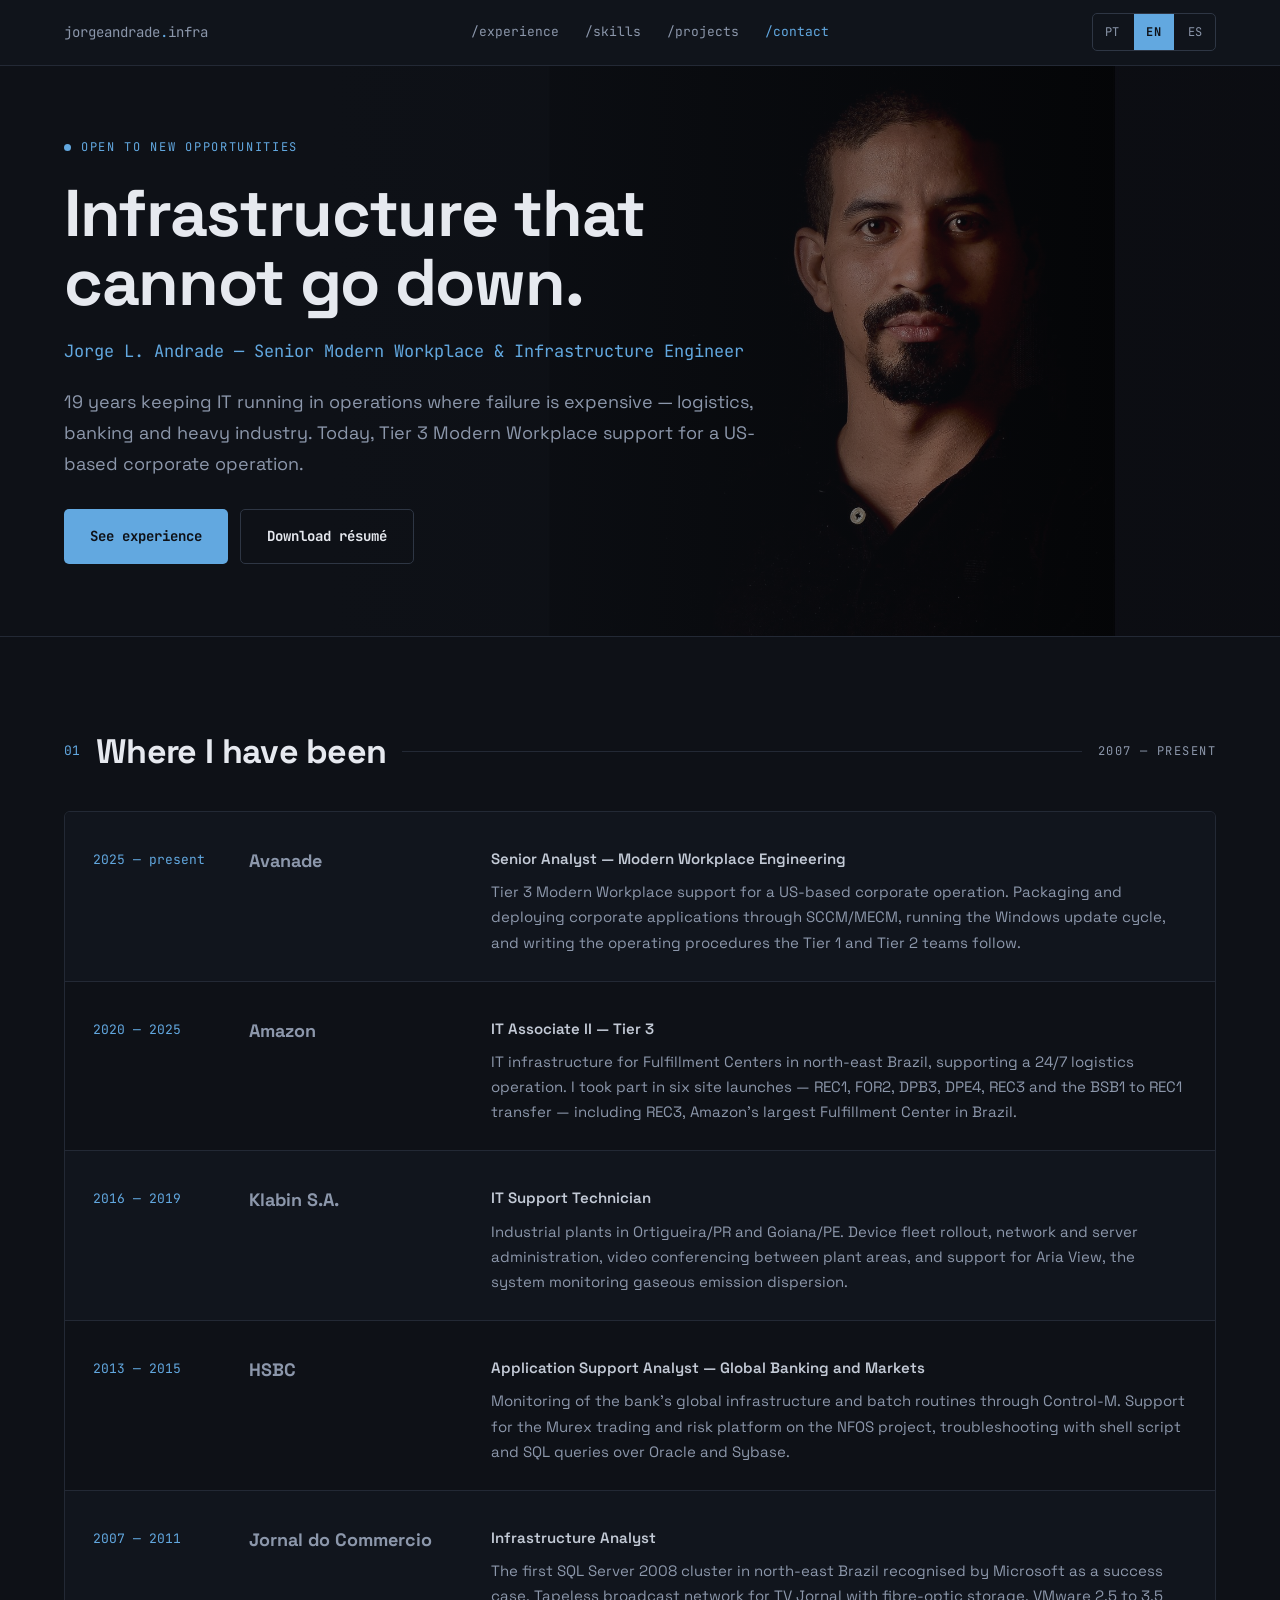
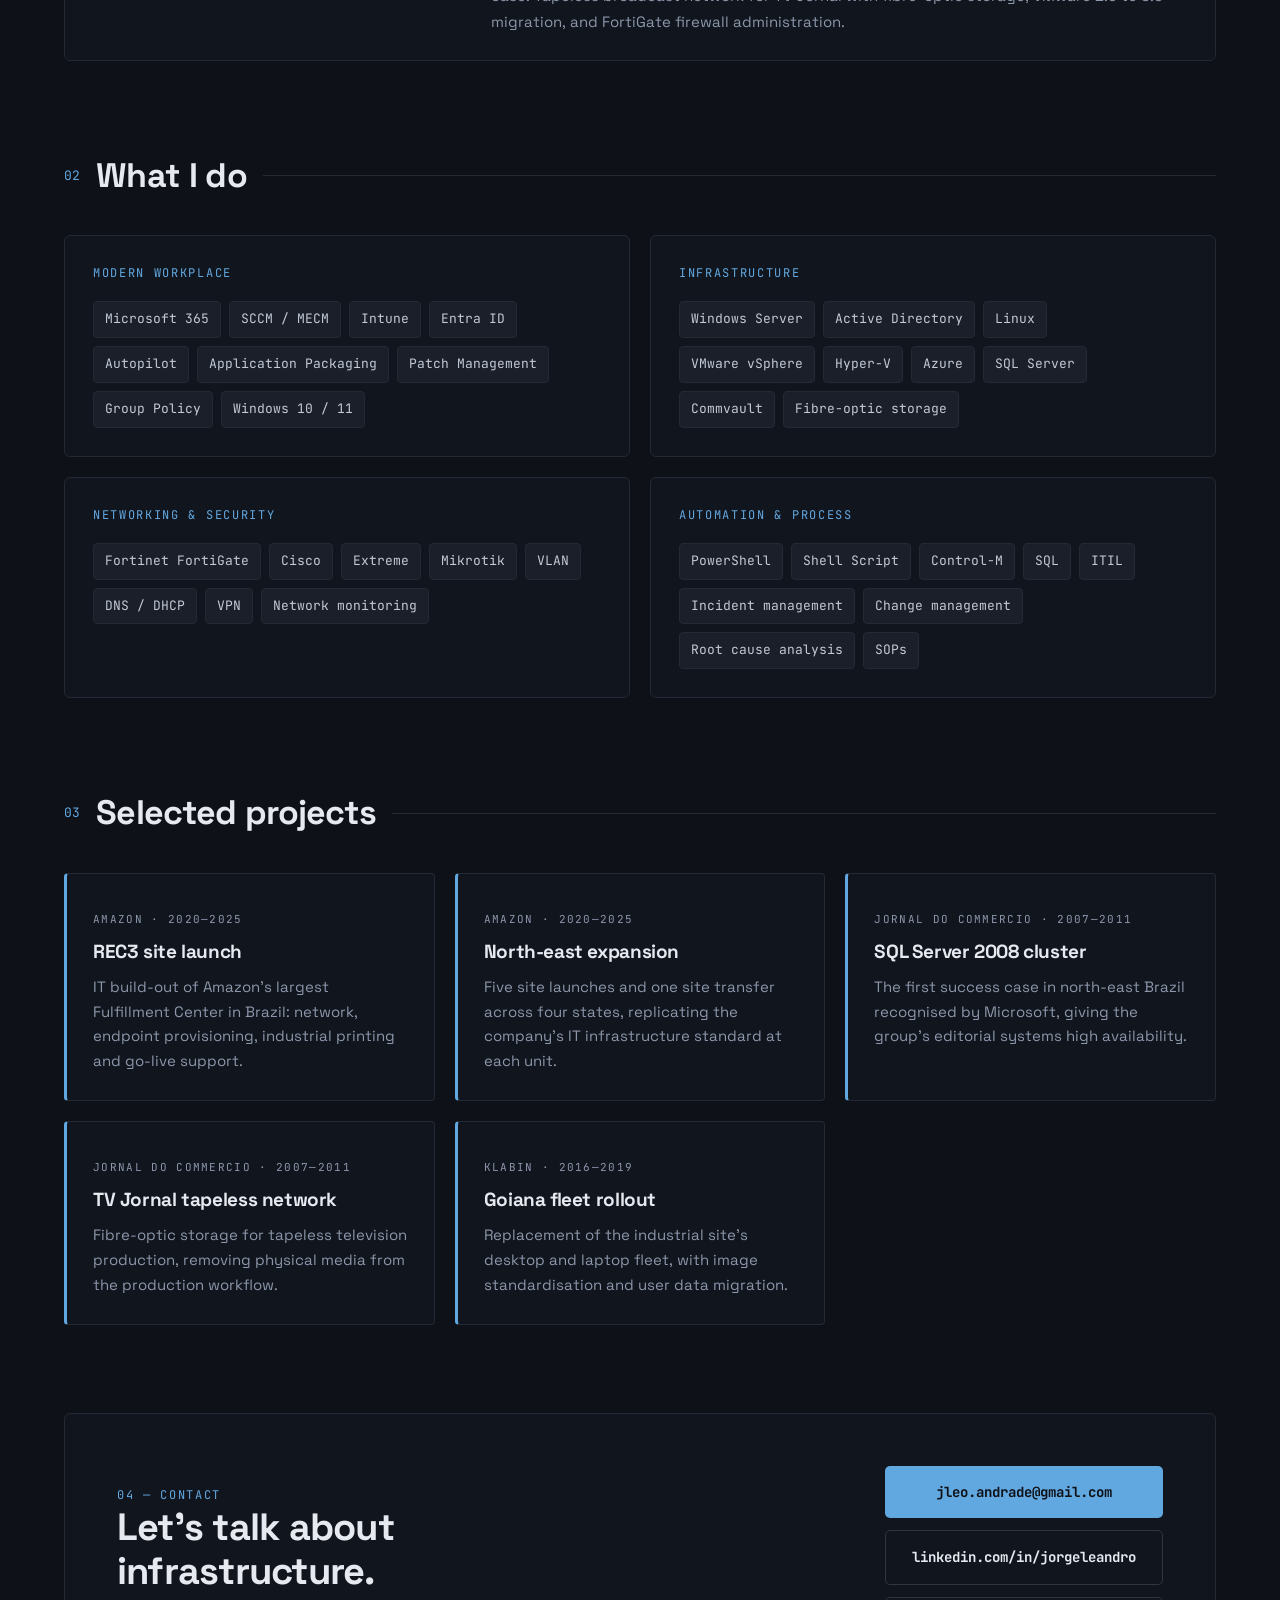
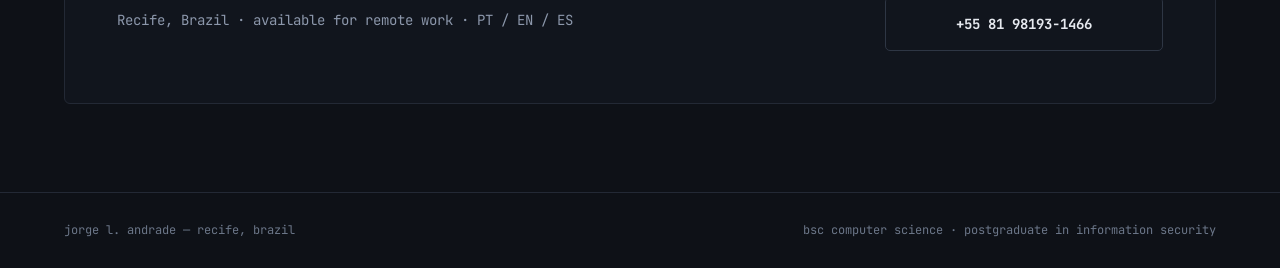
==== en.html @ c75e8c27 "Add files via upload" ====
<!doctype html>
<html lang="en">
<head>
<meta charset="utf-8">
<meta name="viewport" content="width=device-width, initial-scale=1">
<title>Jorge L. Andrade — Modern Workplace &amp; IT Infrastructure</title>
<meta name="description" content="Senior Modern Workplace &amp; Infrastructure Engineer. 19 years in mission-critical operations: Avanade, Amazon, Klabin, HSBC. Microsoft 365, SCCM, Intune, Windows Server, VMware.">
<meta property="og:title" content="Jorge L. Andrade — Modern Workplace &amp; IT Infrastructure">
<meta property="og:description" content="19 years keeping IT running where failure is expensive — logistics, banking and heavy industry.">
<meta property="og:type" content="profile">
<link rel="alternate" hreflang="pt-BR" href="index.html">
<link rel="alternate" hreflang="en" href="en.html">
<link rel="alternate" hreflang="es" href="es.html">
<link rel="preconnect" href="https://fonts.googleapis.com">
<link rel="preconnect" href="https://fonts.gstatic.com" crossorigin>
<link rel="stylesheet" href="https://fonts.googleapis.com/css2?family=Space+Grotesk:wght@400;500;600;700&family=JetBrains+Mono:wght@400;500;700&display=swap">
<link rel="stylesheet" href="assets/style.css">
</head>
<body>

<a class="skip" href="#content">Skip to content</a>

<header class="topbar">
  <div class="wrap">
    <a class="brand" href="en.html">jorgeandrade<b>.</b>infra</a>
    <nav class="topnav" aria-label="Sections">
      <a href="#experience">/experience</a>
      <a href="#skills">/skills</a>
      <a href="#projects">/projects</a>
      <a class="on" href="#contact">/contact</a>
    </nav>
    <div class="langs">
      <a href="index.html" lang="pt-BR">PT</a>
      <a href="en.html" aria-current="true" lang="en">EN</a>
      <a href="es.html" lang="es">ES</a>
    </div>
  </div>
</header>

<main id="content">

  <div class="hero">
    <picture>
      <source media="(max-width: 760px)" srcset="assets/img/hero.jpg">
      <img src="assets/img/wide.jpg" alt="Portrait of Jorge L. Andrade" width="2400" height="1000" fetchpriority="high">
    </picture>
    <div class="wrap">
      <p class="eyebrow"><span class="dot" aria-hidden="true"></span><span>Open to new opportunities</span></p>
      <h1>Infrastructure that cannot go down.</h1>
      <p class="role">Jorge L. Andrade — Senior Modern Workplace &amp; Infrastructure Engineer</p>
      <p class="lead">19 years keeping IT running in operations where failure is expensive — logistics, banking and heavy industry. Today, Tier&nbsp;3 Modern Workplace support for a US-based corporate operation.</p>
      <p class="cta">
        <a class="btn btn-fill" href="#experience">See experience</a>
        <a class="btn btn-line" href="cv.pdf">Download résumé</a>
      </p>
    </div>
  </div>

  <section id="experience" class="wrap">
    <div class="head">
      <span class="n">01</span>
      <h2>Where I have been</h2>
      <span class="rule"></span>
      <span class="meta">2007 — present</span>
    </div>

    <div class="history">
      <!-- LOGO: replace the <p class="co"> with <img src="assets/img/logo-avanade.svg" alt="Avanade" style="height:24px"> -->
      <article class="job">
        <p class="when">2025 — present</p>
        <p class="co">Avanade</p>
        <div class="role-cell">
          <p class="title">Senior Analyst — Modern Workplace Engineering</p>
          <p>Tier 3 Modern Workplace support for a US-based corporate operation. Packaging and deploying corporate applications through SCCM/MECM, running the Windows update cycle, and writing the operating procedures the Tier 1 and Tier 2 teams follow.</p>
        </div>
      </article>

      <!-- LOGO: Amazon -->
      <article class="job">
        <p class="when">2020 — 2025</p>
        <p class="co">Amazon</p>
        <div class="role-cell">
          <p class="title">IT Associate II — Tier 3</p>
          <p>IT infrastructure for Fulfillment Centers in north-east Brazil, supporting a 24/7 logistics operation. I took part in six site launches — REC1, FOR2, DPB3, DPE4, REC3 and the BSB1 to REC1 transfer — including REC3, Amazon's largest Fulfillment Center in Brazil.</p>
        </div>
      </article>

      <!-- LOGO: Klabin -->
      <article class="job">
        <p class="when">2016 — 2019</p>
        <p class="co">Klabin S.A.</p>
        <div class="role-cell">
          <p class="title">IT Support Technician</p>
          <p>Industrial plants in Ortigueira/PR and Goiana/PE. Device fleet rollout, network and server administration, video conferencing between plant areas, and support for Aria View, the system monitoring gaseous emission dispersion.</p>
        </div>
      </article>

      <!-- LOGO: HSBC -->
      <article class="job">
        <p class="when">2013 — 2015</p>
        <p class="co">HSBC</p>
        <div class="role-cell">
          <p class="title">Application Support Analyst — Global Banking and Markets</p>
          <p>Monitoring of the bank's global infrastructure and batch routines through Control-M. Support for the Murex trading and risk platform on the NFOS project, troubleshooting with shell script and SQL queries over Oracle and Sybase.</p>
        </div>
      </article>

      <!-- LOGO: Sistema Jornal do Commercio -->
      <article class="job">
        <p class="when">2007 — 2011</p>
        <p class="co">Jornal do Commercio</p>
        <div class="role-cell">
          <p class="title">Infrastructure Analyst</p>
          <p>The first SQL Server 2008 cluster in north-east Brazil recognised by Microsoft as a success case. Tapeless broadcast network for TV Jornal with fibre-optic storage, VMware 2.5 to 3.5 migration, and FortiGate firewall administration.</p>
        </div>
      </article>
    </div>
  </section>

  <section id="skills" class="wrap">
    <div class="head">
      <span class="n">02</span>
      <h2>What I do</h2>
      <span class="rule"></span>
    </div>

    <div class="grid-2">
      <div class="card">
        <p class="kicker">Modern Workplace</p>
        <p class="chips">
          <span>Microsoft 365</span><span>SCCM / MECM</span><span>Intune</span><span>Entra ID</span>
          <span>Autopilot</span><span>Application Packaging</span><span>Patch Management</span>
          <span>Group Policy</span><span>Windows 10 / 11</span>
        </p>
      </div>
      <div class="card">
        <p class="kicker">Infrastructure</p>
        <p class="chips">
          <span>Windows Server</span><span>Active Directory</span><span>Linux</span>
          <span>VMware vSphere</span><span>Hyper-V</span><span>Azure</span>
          <span>SQL Server</span><span>Commvault</span><span>Fibre-optic storage</span>
        </p>
      </div>
      <div class="card">
        <p class="kicker">Networking &amp; Security</p>
        <p class="chips">
          <span>Fortinet FortiGate</span><span>Cisco</span><span>Extreme</span><span>Mikrotik</span>
          <span>VLAN</span><span>DNS / DHCP</span><span>VPN</span><span>Network monitoring</span>
        </p>
      </div>
      <div class="card">
        <p class="kicker">Automation &amp; Process</p>
        <p class="chips">
          <span>PowerShell</span><span>Shell Script</span><span>Control-M</span><span>SQL</span>
          <span>ITIL</span><span>Incident management</span><span>Change management</span>
          <span>Root cause analysis</span><span>SOPs</span>
        </p>
      </div>
    </div>
  </section>

  <section id="projects" class="wrap">
    <div class="head">
      <span class="n">03</span>
      <h2>Selected projects</h2>
      <span class="rule"></span>
    </div>

    <div class="grid-3">
      <article class="proj">
        <p class="kicker">Amazon · 2020—2025</p>
        <h3>REC3 site launch</h3>
        <p>IT build-out of Amazon's largest Fulfillment Center in Brazil: network, endpoint provisioning, industrial printing and go-live support.</p>
      </article>
      <article class="proj">
        <p class="kicker">Amazon · 2020—2025</p>
        <h3>North-east expansion</h3>
        <p>Five site launches and one site transfer across four states, replicating the company's IT infrastructure standard at each unit.</p>
      </article>
      <article class="proj">
        <p class="kicker">Jornal do Commercio · 2007—2011</p>
        <h3>SQL Server 2008 cluster</h3>
        <p>The first success case in north-east Brazil recognised by Microsoft, giving the group's editorial systems high availability.</p>
      </article>
      <article class="proj">
        <p class="kicker">Jornal do Commercio · 2007—2011</p>
        <h3>TV Jornal tapeless network</h3>
        <p>Fibre-optic storage for tapeless television production, removing physical media from the production workflow.</p>
      </article>
      <article class="proj">
        <p class="kicker">Klabin · 2016—2019</p>
        <h3>Goiana fleet rollout</h3>
        <p>Replacement of the industrial site's desktop and laptop fleet, with image standardisation and user data migration.</p>
      </article>
    </div>
  </section>

  <section id="contact" class="wrap">
    <div class="contact">
      <div>
        <p class="kicker">04 — Contact</p>
        <h2>Let's talk about<br>infrastructure.</h2>
        <p class="where">Recife, Brazil · available for remote work · PT / EN / ES</p>
      </div>
      <div class="links">
        <a class="btn btn-fill" href="mailto:jleo.andrade@gmail.com">jleo.andrade@gmail.com</a>
        <a class="btn btn-line" href="https://www.linkedin.com/in/jorgeleandro/">linkedin.com/in/jorgeleandro</a>
        <a class="btn btn-line" href="tel:+5581981931466">+55 81 98193-1466</a>
      </div>
    </div>
  </section>

</main>

<footer>
  <div class="wrap">
    <span>jorge l. andrade — recife, brazil</span>
    <span>bsc computer science · postgraduate in information security</span>
  </div>
</footer>

</body>
</html>
---- assets/style.css ----
:root {
  --bg: #0E1117;
  --panel: #11151D;
  --chip: #1A1F2A;
  --line: #232935;
  --line-2: #2E3644;
  --ink: #E6E9EF;
  --ink-2: #C3CAD6;
  --muted: #8C97AB;
  --muted-2: #6B7688;
  --accent: #62A8E0;
  --accent-hi: #8FC4EE;
  --sans: 'Space Grotesk', system-ui, -apple-system, sans-serif;
  --mono: 'JetBrains Mono', ui-monospace, 'SFMono-Regular', monospace;
  --pad: clamp(20px, 5vw, 64px);
}

* { box-sizing: border-box; }

html { scroll-behavior: smooth; }
@media (prefers-reduced-motion: reduce) { html { scroll-behavior: auto; } }

body {
  margin: 0;
  background: var(--bg);
  color: var(--ink);
  font-family: var(--sans);
  font-size: 17px;
  line-height: 1.6;
  -webkit-font-smoothing: antialiased;
}

a { color: var(--accent); text-decoration: none; }
a:hover { color: var(--accent-hi); text-decoration: underline; }
a:focus-visible,
button:focus-visible { outline: 2px solid var(--accent); outline-offset: 3px; border-radius: 3px; }

h1, h2, h3 { margin: 0; letter-spacing: -0.02em; }
p { margin: 0; }
img { display: block; max-width: 100%; }

.skip {
  position: absolute; left: -9999px; top: 0;
  background: var(--accent); color: var(--bg);
  padding: 12px 20px; font-weight: 700; z-index: 10;
}
.skip:focus { left: 0; }

.wrap { max-width: 1280px; margin: 0 auto; padding-inline: var(--pad); }

/* ---------- barra superior ---------- */

.topbar {
  position: sticky; top: 0; z-index: 5;
  background: rgba(17, 21, 29, 0.92);
  backdrop-filter: blur(8px);
  border-bottom: 1px solid var(--line);
}
.topbar .wrap {
  min-height: 60px;
  display: flex; align-items: center; justify-content: space-between;
  gap: 16px; flex-wrap: wrap; padding-block: 10px;
}
.brand { font-family: var(--mono); font-size: 14px; color: var(--muted); }
.brand:hover { color: var(--ink); text-decoration: none; }
.brand b { color: var(--accent); font-weight: 400; }

.topnav { display: flex; align-items: center; gap: 4px 22px; flex-wrap: wrap; }
.topnav a {
  font-family: var(--mono); font-size: 13px; color: var(--muted);
  padding: 12px 2px; min-height: 44px; display: inline-flex; align-items: center;
}
.topnav a:hover { color: var(--ink); text-decoration: none; }
.topnav a.on { color: var(--accent); }

.langs { display: flex; gap: 2px; border: 1px solid var(--line-2); border-radius: 5px; overflow: hidden; }
.langs a {
  font-family: var(--mono); font-size: 12px; letter-spacing: 0.06em;
  color: var(--muted); padding: 0 12px; min-height: 36px;
  display: inline-flex; align-items: center;
}
.langs a:hover { color: var(--ink); background: var(--chip); text-decoration: none; }
.langs a[aria-current="true"] { background: var(--accent); color: var(--bg); font-weight: 700; }

/* ---------- hero ---------- */

.hero { position: relative; overflow: hidden; border-bottom: 1px solid var(--line); }
.hero picture, .hero img {
  position: absolute; inset: 0; width: 100%; height: 100%;
  object-fit: cover; object-position: 74% 28%;
}
.hero::after {
  content: ""; position: absolute; inset: 0;
  background: linear-gradient(90deg, var(--bg) 26%, rgba(14,17,23,0.62) 58%, rgba(14,17,23,0.18) 100%);
}
.hero .wrap {
  position: relative; z-index: 2;
  min-height: 560px; display: flex; flex-direction: column; justify-content: center;
  gap: 22px; padding-block: 72px;
}
.eyebrow { display: flex; align-items: center; gap: 10px; }
.eyebrow span {
  font-family: var(--mono); font-size: 12px; letter-spacing: 0.14em;
  text-transform: uppercase; color: var(--accent);
}
.dot { width: 7px; height: 7px; border-radius: 50%; background: var(--accent); flex-shrink: 0; }

.hero h1 {
  font-size: clamp(38px, 6.4vw, 66px); line-height: 1.04; font-weight: 700;
  max-width: 14ch;
}
.role { font-family: var(--mono); font-size: clamp(14px, 2vw, 17px); color: var(--accent); }
.lead { font-size: clamp(16px, 2vw, 18px); line-height: 1.7; color: var(--muted); max-width: 58ch; }

.cta { display: flex; gap: 12px; flex-wrap: wrap; padding-top: 8px; }
.btn {
  font-family: var(--mono); font-size: 14px; font-weight: 700;
  padding: 15px 26px; border-radius: 5px; min-height: 48px;
  display: inline-flex; align-items: center; justify-content: center;
}
.btn:hover { text-decoration: none; }
.btn-fill { background: var(--accent); color: var(--bg); }
.btn-fill:hover { background: var(--accent-hi); color: var(--bg); }
.btn-line { border: 1px solid var(--line-2); color: var(--ink); }
.btn-line:hover { border-color: var(--accent); color: var(--accent); }

/* ---------- seções ---------- */

section { padding-block: clamp(56px, 8vw, 88px) 0; }
section:last-of-type { padding-bottom: clamp(56px, 8vw, 88px); }

.head { display: flex; align-items: center; gap: 16px; padding-bottom: 32px; }
.head .n { font-family: var(--mono); font-size: 13px; color: var(--accent); flex-shrink: 0; }
.head h2 { font-size: clamp(26px, 3.6vw, 34px); font-weight: 700; }
.head .rule { flex-grow: 1; height: 1px; background: var(--line); }
.head .meta {
  font-family: var(--mono); font-size: 12px; letter-spacing: 0.12em;
  text-transform: uppercase; color: var(--muted); flex-shrink: 0;
}

/* ---------- histórico ---------- */

.history { border: 1px solid var(--line); border-radius: 6px; overflow: hidden; }
.job {
  display: grid; grid-template-columns: 124px 210px 1fr; gap: 32px;
  padding: 26px 28px; border-bottom: 1px solid var(--line); background: var(--bg);
}
.job:nth-child(odd) { background: var(--panel); }
.job:last-child { border-bottom: 0; }
.job .when { font-family: var(--mono); font-size: 13px; color: var(--accent); padding-top: 3px; }
.job .co { font-size: 18px; font-weight: 700; }
.job .title { font-size: 15px; font-weight: 600; color: var(--ink-2); }
.job p { margin-top: 8px; font-size: 15px; line-height: 1.68; color: var(--muted); }

/* ---------- competências ---------- */

.grid-2 { display: grid; grid-template-columns: repeat(2, minmax(0, 1fr)); gap: 20px; }
.grid-3 { display: grid; grid-template-columns: repeat(3, minmax(0, 1fr)); gap: 20px; }

.card {
  background: var(--panel); border: 1px solid var(--line);
  border-radius: 6px; padding: 28px;
}
.card .kicker {
  font-family: var(--mono); font-size: 12px; letter-spacing: 0.14em;
  text-transform: uppercase; color: var(--accent);
}
.chips { display: flex; flex-wrap: wrap; gap: 8px; padding-top: 18px; }
.chips span {
  font-family: var(--mono); font-size: 13px; color: var(--ink-2);
  background: var(--chip); border: 1px solid var(--line);
  border-radius: 4px; padding: 7px 11px;
}

/* ---------- projetos ---------- */

.proj {
  background: var(--panel); border: 1px solid var(--line);
  border-left: 3px solid var(--accent); border-radius: 4px; padding: 26px;
}
.proj .kicker {
  font-family: var(--mono); font-size: 11px; letter-spacing: 0.12em;
  text-transform: uppercase; color: var(--muted);
}
.proj h3 { font-size: 19px; font-weight: 700; padding-top: 12px; line-height: 1.3; }
.proj p { padding-top: 10px; font-size: 15px; line-height: 1.66; color: var(--muted); }

/* ---------- contato ---------- */

.contact {
  background: var(--panel); border: 1px solid var(--line); border-radius: 6px;
  padding: clamp(32px, 5vw, 52px);
  display: flex; align-items: center; justify-content: space-between;
  gap: 40px; flex-wrap: wrap;
}
.contact h2 { font-size: clamp(26px, 3.8vw, 38px); font-weight: 700; line-height: 1.16; }
.contact .kicker {
  font-family: var(--mono); font-size: 12px; letter-spacing: 0.14em;
  text-transform: uppercase; color: var(--accent);
}
.contact .where { font-family: var(--mono); font-size: 14px; color: var(--muted); padding-top: 16px; }
.contact .links { display: flex; flex-direction: column; gap: 12px; flex-shrink: 0; }
.contact .links .btn { justify-content: center; }

footer {
  border-top: 1px solid var(--line);
  padding-block: 28px;
  font-family: var(--mono); font-size: 12px; color: var(--muted-2);
}
footer .wrap { display: flex; justify-content: space-between; gap: 16px; flex-wrap: wrap; }

/* ---------- responsivo ---------- */

@media (max-width: 980px) {
  .job { grid-template-columns: 110px 1fr; gap: 12px 24px; }
  .job .role-cell { grid-column: 2; }
  .grid-3 { grid-template-columns: repeat(2, minmax(0, 1fr)); }
}

@media (max-width: 760px) {
  body { font-size: 16px; }
  .hero .wrap { min-height: 480px; padding-block: 56px; }
  .hero::after { background: linear-gradient(180deg, rgba(14,17,23,0.55) 0%, rgba(14,17,23,0.88) 55%, var(--bg) 100%); }
  .hero img { object-position: center 18%; }
  .hero h1 { max-width: none; }
  .grid-2, .grid-3 { grid-template-columns: minmax(0, 1fr); }
  .job { grid-template-columns: minmax(0, 1fr); gap: 6px; padding: 24px 20px; }
  .job .role-cell { grid-column: auto; }
  .job .when { padding-top: 0; }
  .contact { flex-direction: column; align-items: flex-start; }
  .contact .links { width: 100%; }
  .head { flex-wrap: wrap; }
  .head .rule { display: none; }
  footer .wrap { flex-direction: column; gap: 6px; }
}
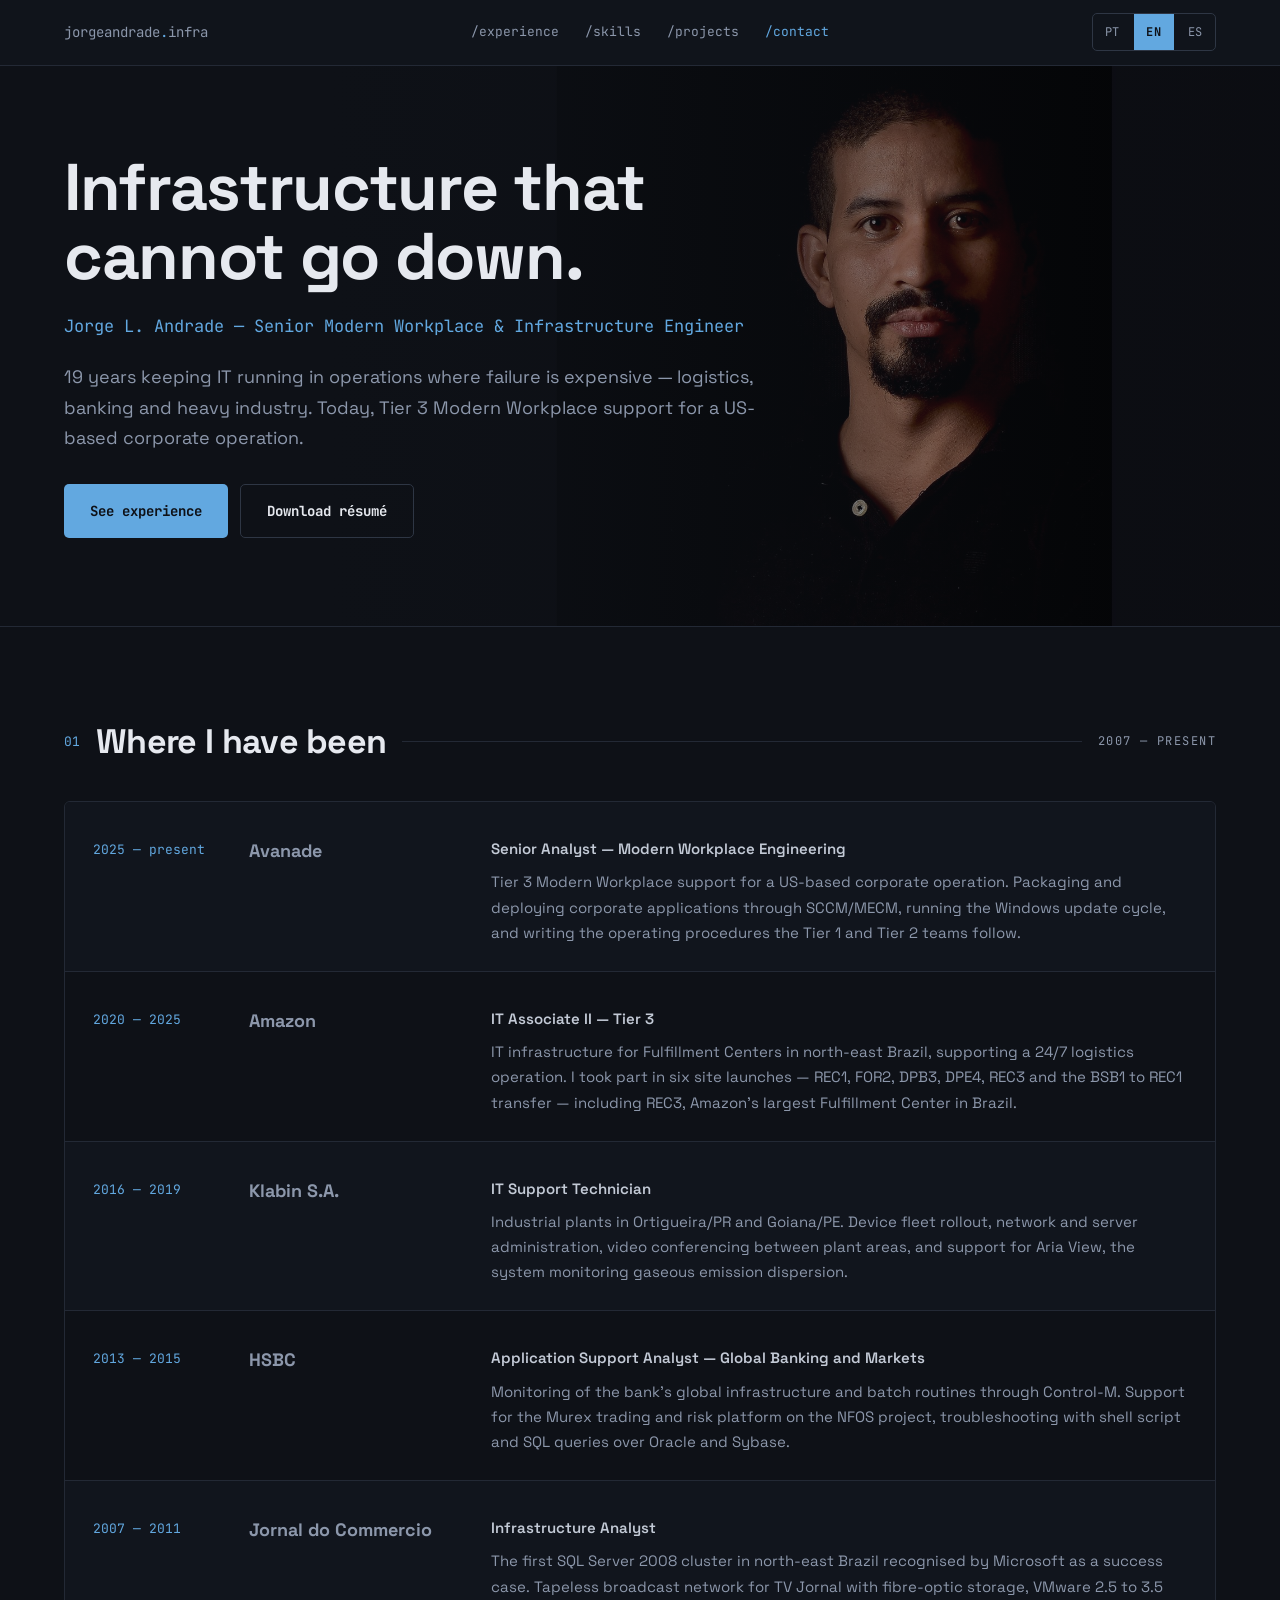
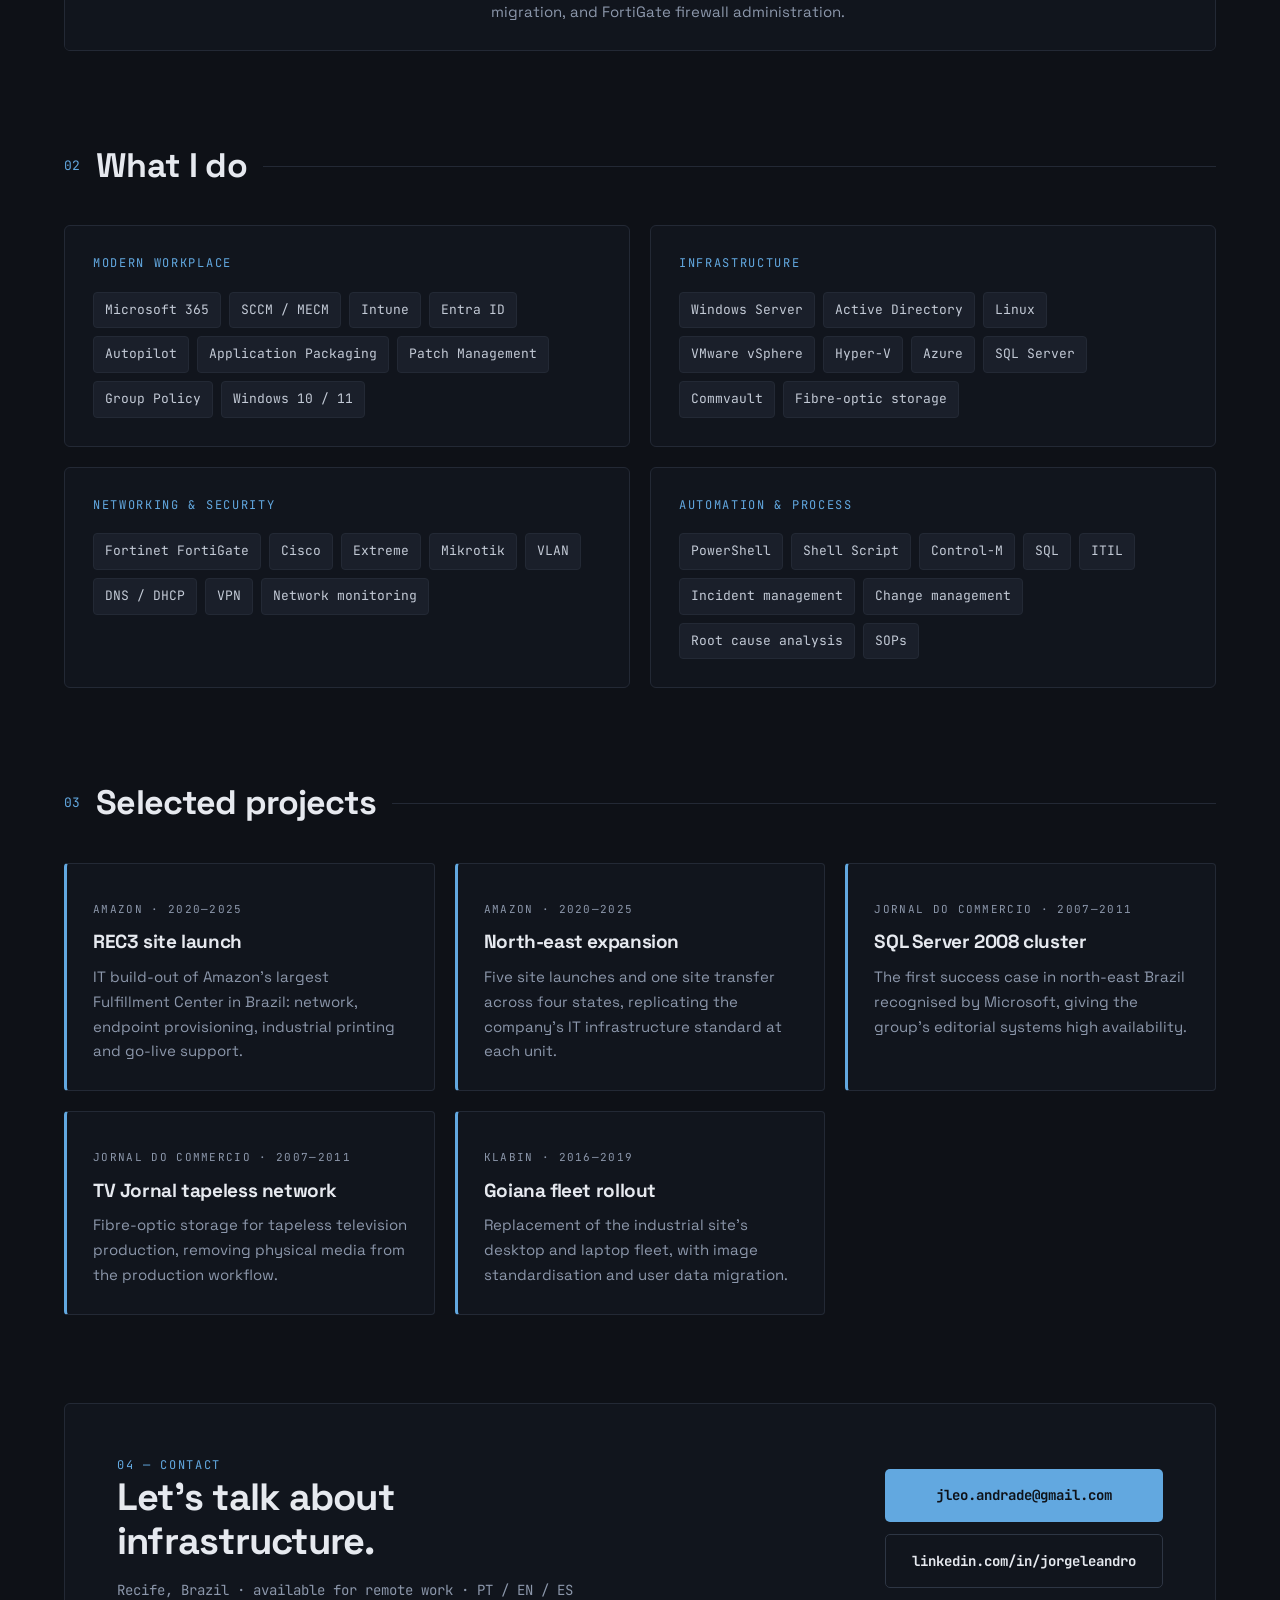
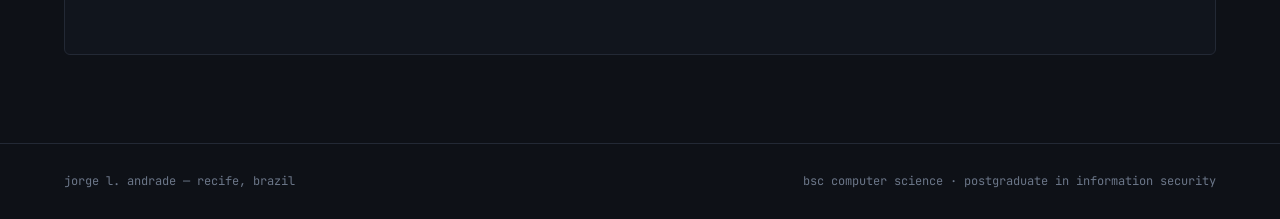
==== commit 25d200e6: "Add files via upload" ====
--- a/en.html
+++ b/en.html
@@ -45,7 +45,6 @@
       <img src="assets/img/wide.jpg" alt="Portrait of Jorge L. Andrade" width="2400" height="1000" fetchpriority="high">
     </picture>
     <div class="wrap">
-      <p class="eyebrow"><span class="dot" aria-hidden="true"></span><span>Open to new opportunities</span></p>
       <h1>Infrastructure that cannot go down.</h1>
       <p class="role">Jorge L. Andrade — Senior Modern Workplace &amp; Infrastructure Engineer</p>
       <p class="lead">19 years keeping IT running in operations where failure is expensive — logistics, banking and heavy industry. Today, Tier&nbsp;3 Modern Workplace support for a US-based corporate operation.</p>
@@ -205,7 +204,6 @@
       <div class="links">
         <a class="btn btn-fill" href="mailto:jleo.andrade@gmail.com">jleo.andrade@gmail.com</a>
         <a class="btn btn-line" href="https://www.linkedin.com/in/jorgeleandro/">linkedin.com/in/jorgeleandro</a>
-        <a class="btn btn-line" href="tel:+5581981931466">+55 81 98193-1466</a>
       </div>
     </div>
   </section>
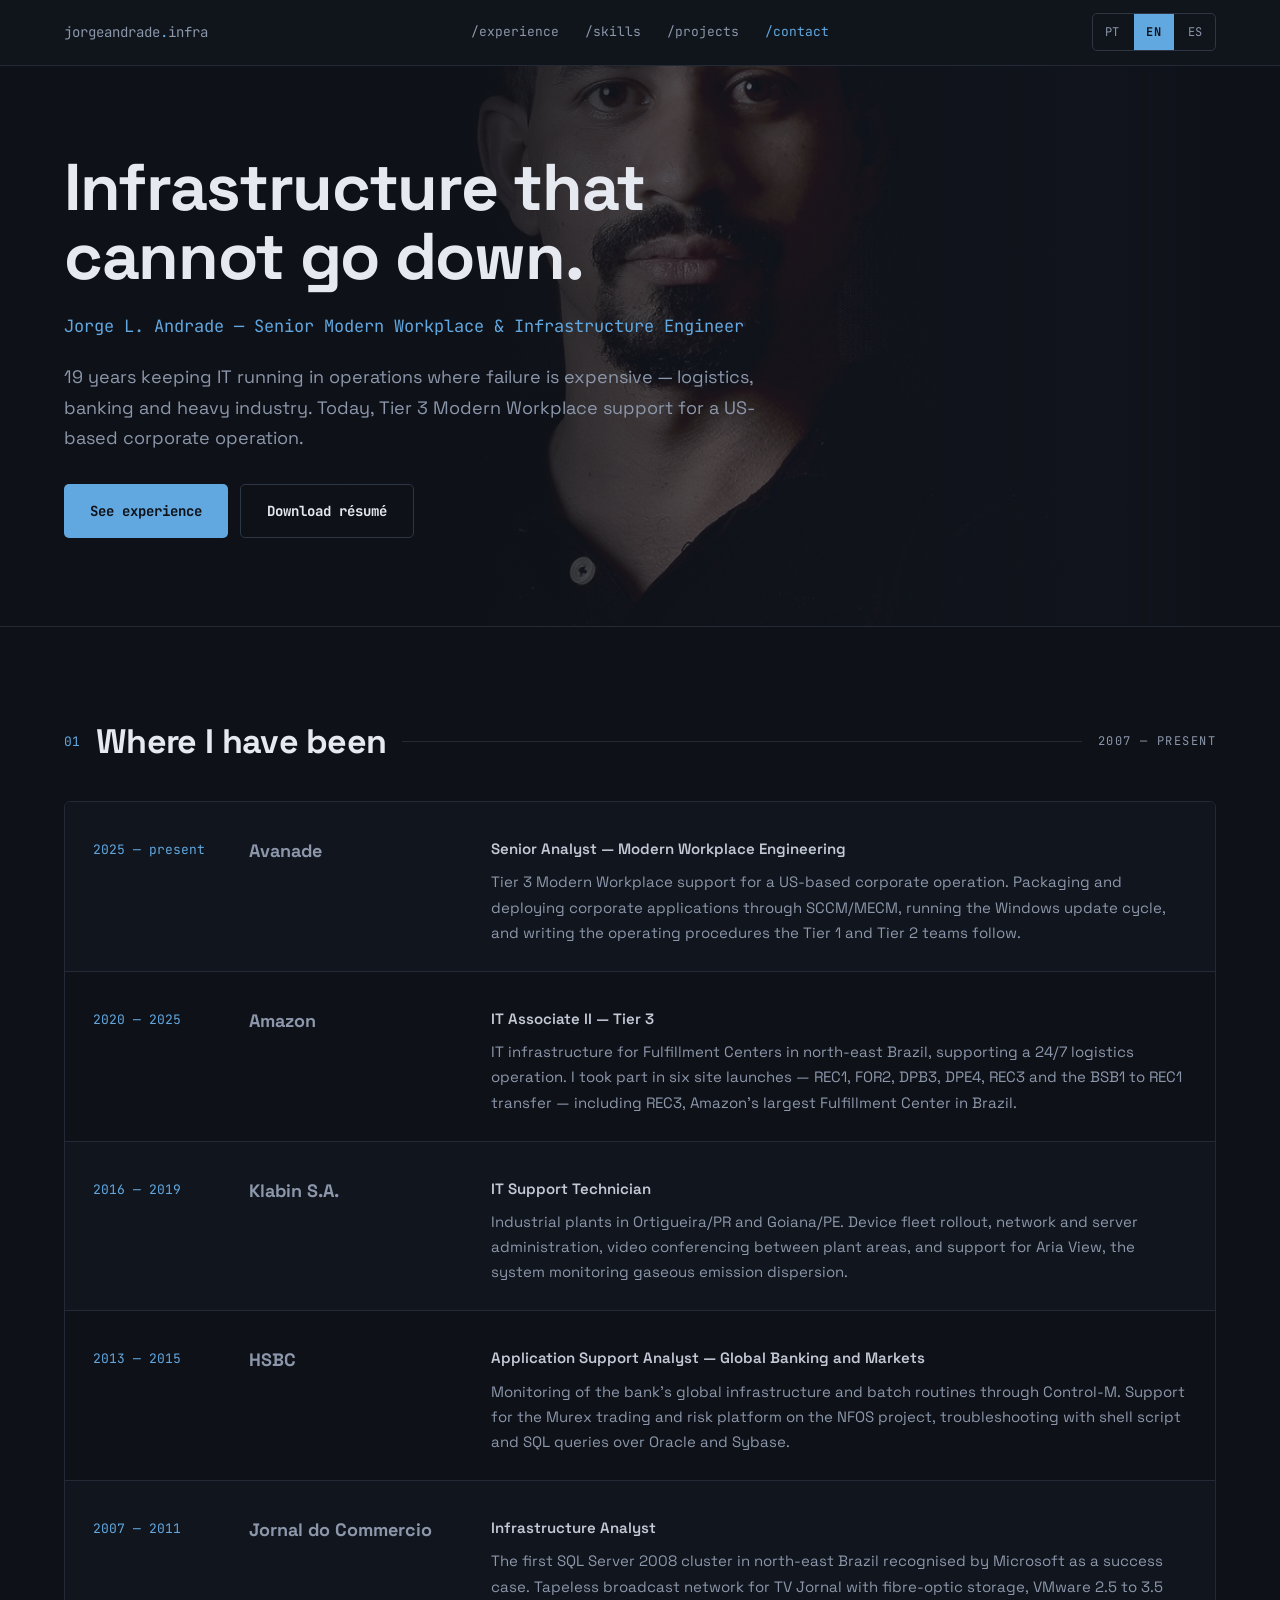
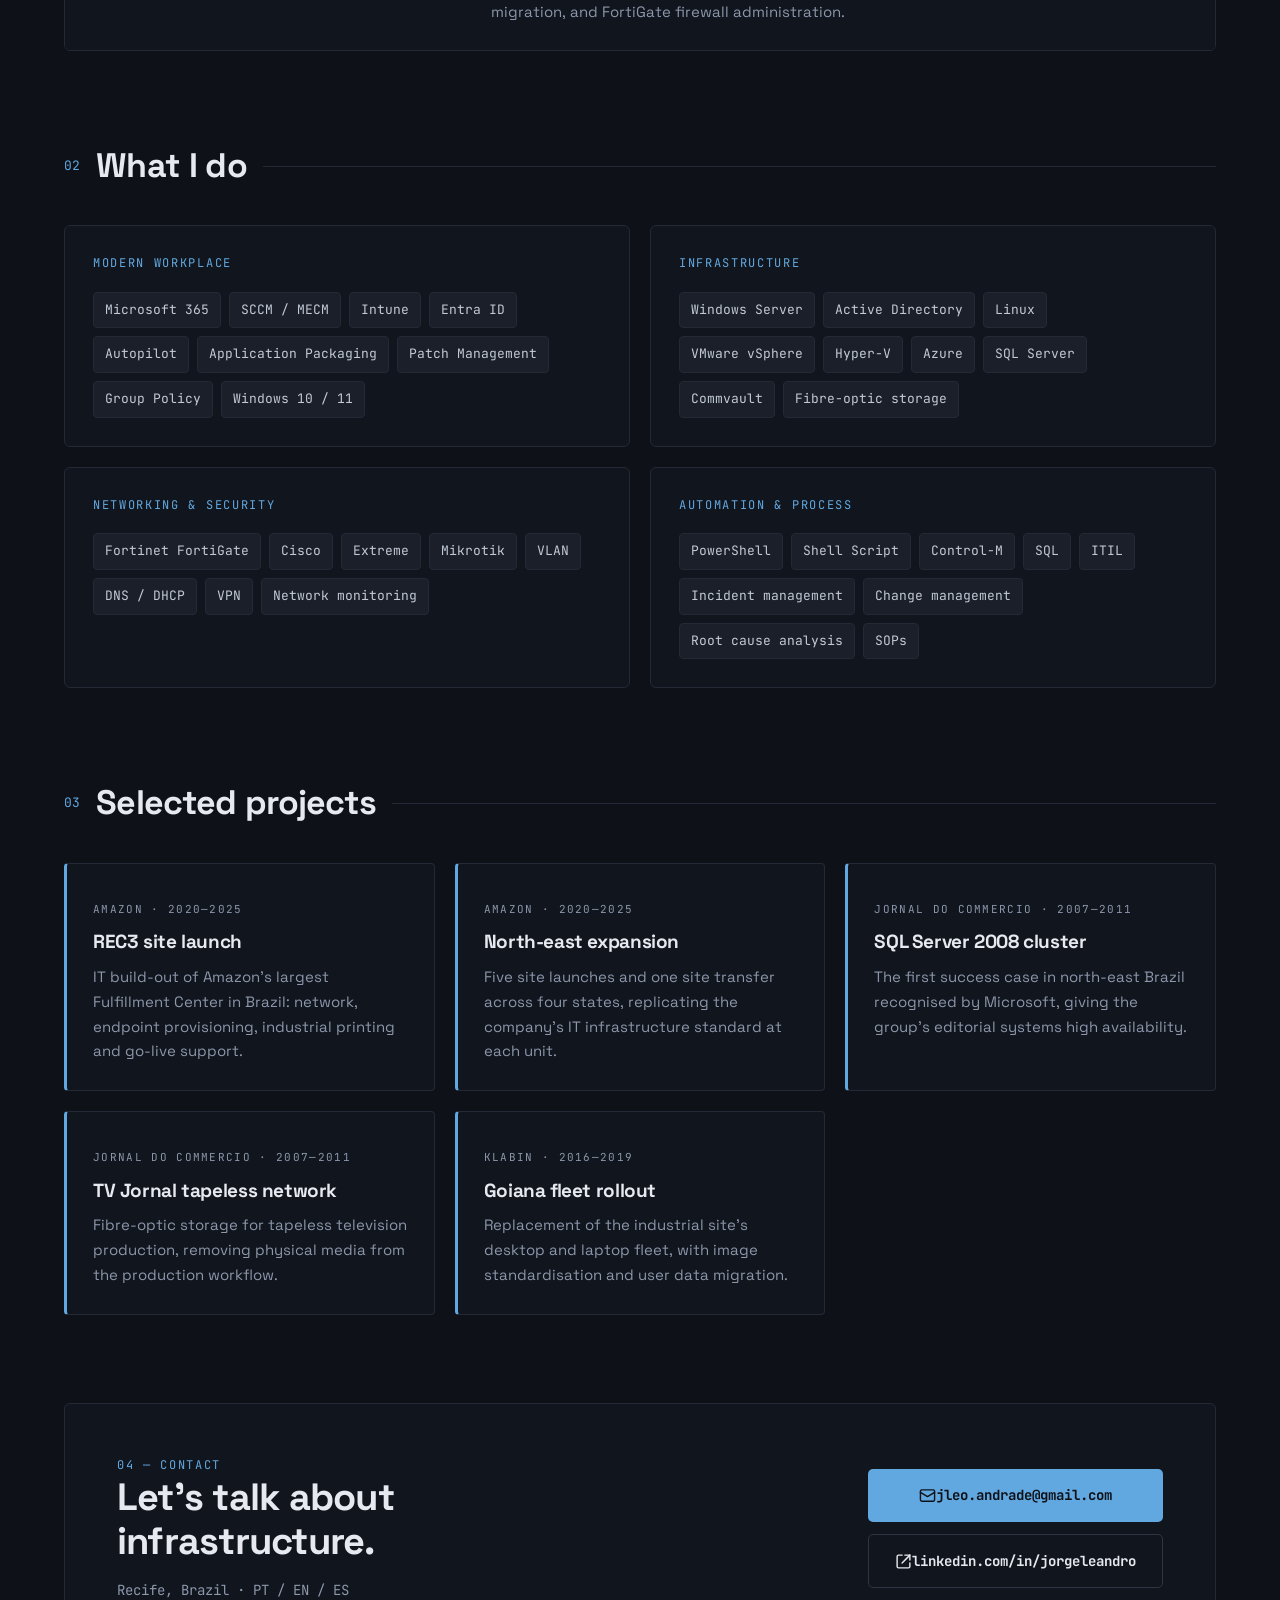
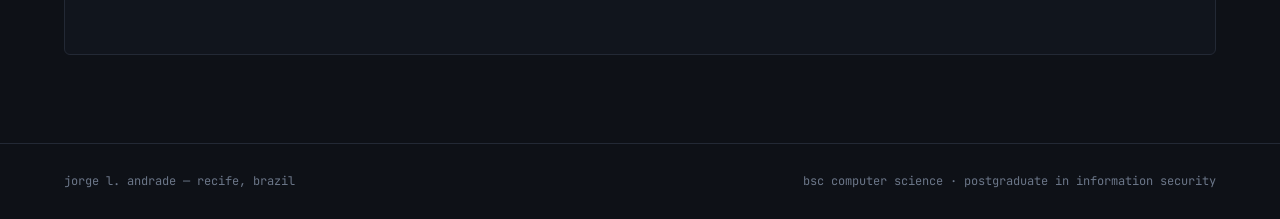
==== commit 92ac652c: "Add files via upload" ====
--- a/en.html
+++ b/en.html
@@ -50,7 +50,7 @@
       <p class="lead">19 years keeping IT running in operations where failure is expensive — logistics, banking and heavy industry. Today, Tier&nbsp;3 Modern Workplace support for a US-based corporate operation.</p>
       <p class="cta">
         <a class="btn btn-fill" href="#experience">See experience</a>
-        <a class="btn btn-line" href="cv.pdf">Download résumé</a>
+        <a class="btn btn-line" href="cv/cv-en.pdf">Download résumé</a>
       </p>
     </div>
   </div>
@@ -199,11 +199,11 @@
       <div>
         <p class="kicker">04 — Contact</p>
         <h2>Let's talk about<br>infrastructure.</h2>
-        <p class="where">Recife, Brazil · available for remote work · PT / EN / ES</p>
+        <p class="where">Recife, Brazil · PT / EN / ES</p>
       </div>
       <div class="links">
-        <a class="btn btn-fill" href="mailto:jleo.andrade@gmail.com">jleo.andrade@gmail.com</a>
-        <a class="btn btn-line" href="https://www.linkedin.com/in/jorgeleandro/">linkedin.com/in/jorgeleandro</a>
+        <a class="btn btn-fill" href="mailto:jleo.andrade@gmail.com"><svg width="17" height="17" viewBox="0 0 24 24" fill="none" stroke="currentColor" stroke-width="2" stroke-linecap="round" stroke-linejoin="round" aria-hidden="true"><rect x="2" y="4" width="20" height="16" rx="2"/><path d="m2 7.5 10 6 10-6"/></svg>jleo.andrade@gmail.com</a>
+        <a class="btn btn-line" href="https://www.linkedin.com/in/jorgeleandro/"><svg width="17" height="17" viewBox="0 0 24 24" fill="none" stroke="currentColor" stroke-width="2" stroke-linecap="round" stroke-linejoin="round" aria-hidden="true"><path d="M14 3h7v7"/><path d="M10 14 21 3"/><path d="M21 14v5a2 2 0 0 1-2 2H5a2 2 0 0 1-2-2V5a2 2 0 0 1 2-2h5"/></svg>linkedin.com/in/jorgeleandro</a>
       </div>
     </div>
   </section>
--- a/assets/style.css
+++ b/assets/style.css
@@ -98,13 +98,6 @@
   min-height: 560px; display: flex; flex-direction: column; justify-content: center;
   gap: 22px; padding-block: 72px;
 }
-.eyebrow { display: flex; align-items: center; gap: 10px; }
-.eyebrow span {
-  font-family: var(--mono); font-size: 12px; letter-spacing: 0.14em;
-  text-transform: uppercase; color: var(--accent);
-}
-.dot { width: 7px; height: 7px; border-radius: 50%; background: var(--accent); flex-shrink: 0; }
-
 .hero h1 {
   font-size: clamp(38px, 6.4vw, 66px); line-height: 1.04; font-weight: 700;
   max-width: 14ch;
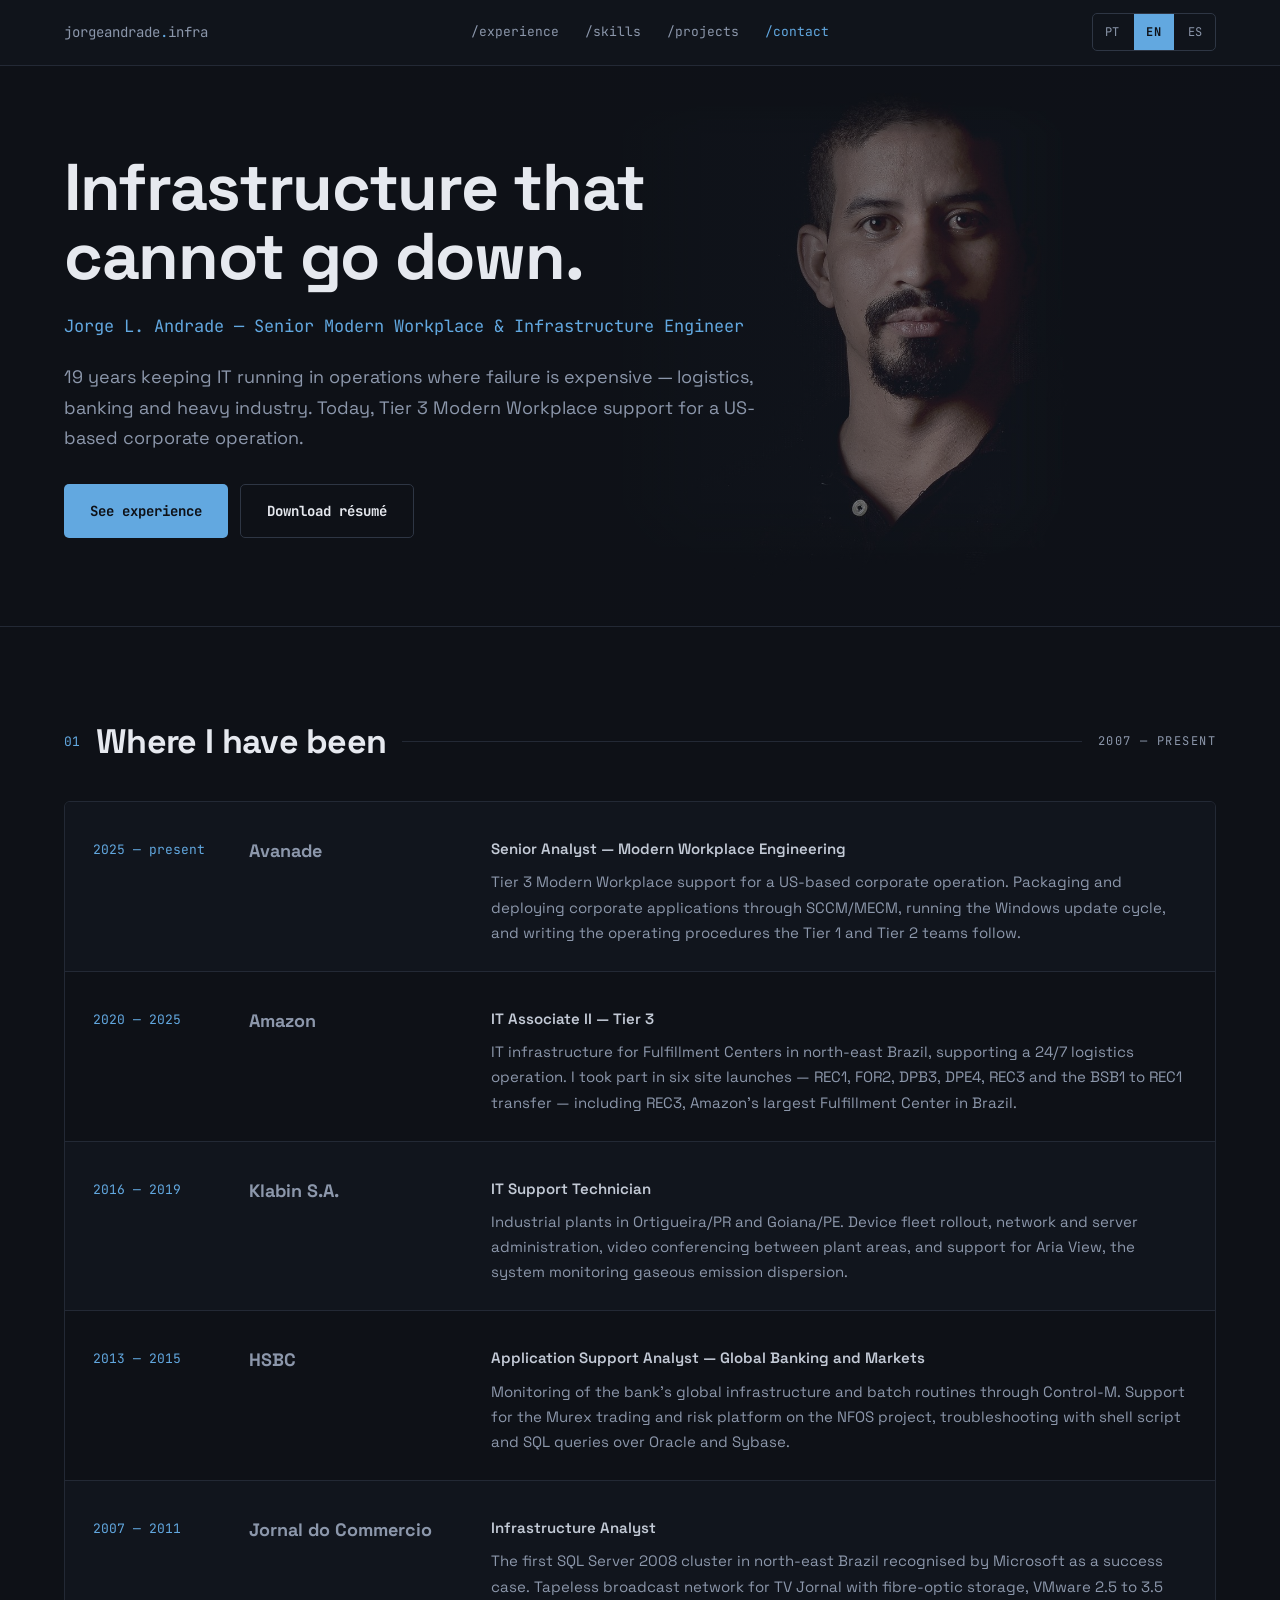
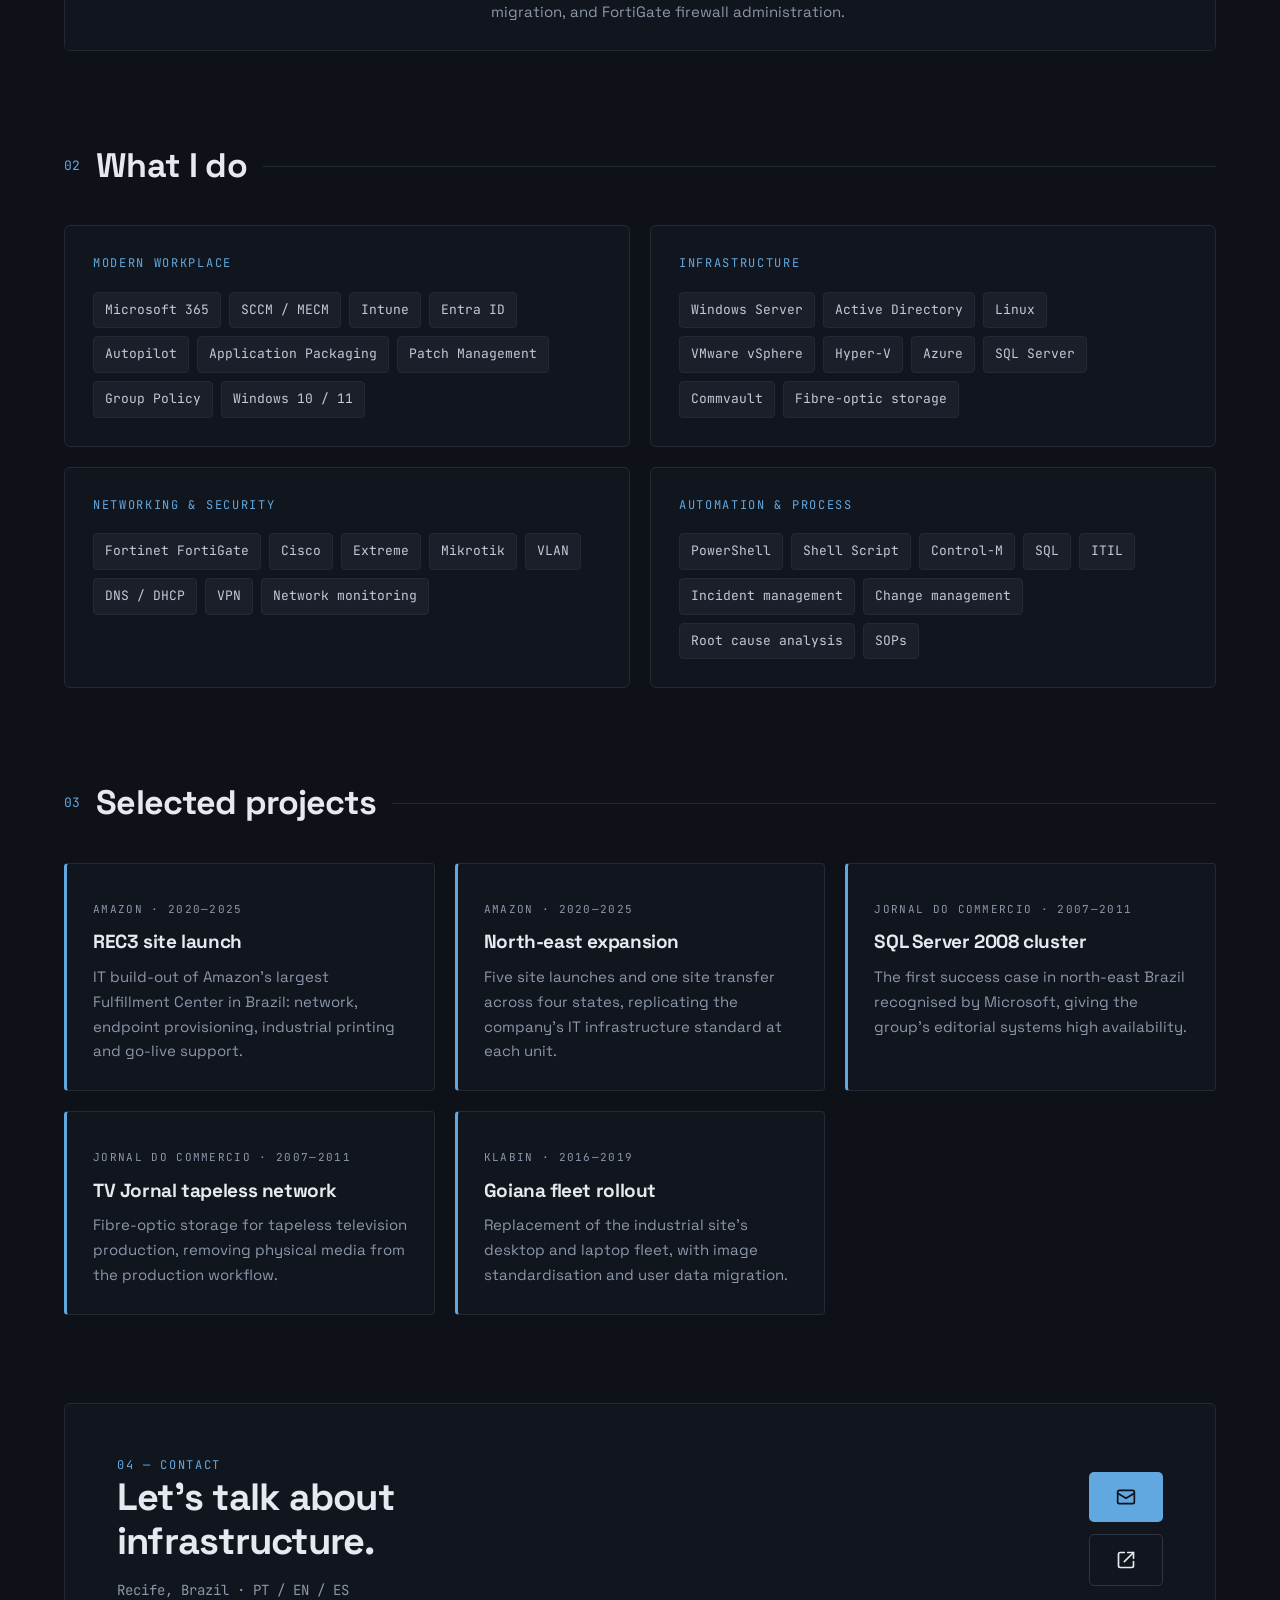
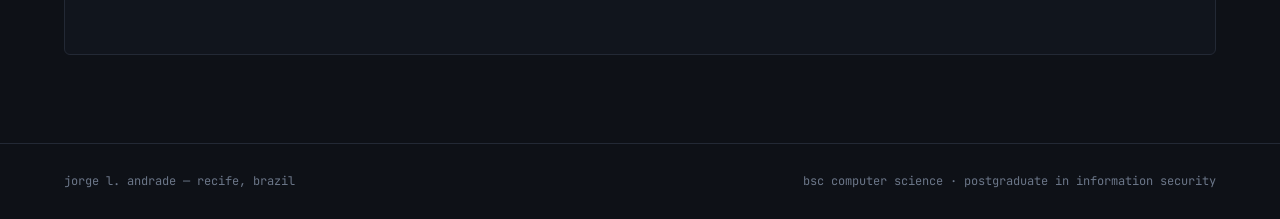
==== commit 2a42e2e4: "Add files via upload" ====
--- a/en.html
+++ b/en.html
@@ -202,8 +202,8 @@
         <p class="where">Recife, Brazil · PT / EN / ES</p>
       </div>
       <div class="links">
-        <a class="btn btn-fill" href="mailto:jleo.andrade@gmail.com"><svg width="17" height="17" viewBox="0 0 24 24" fill="none" stroke="currentColor" stroke-width="2" stroke-linecap="round" stroke-linejoin="round" aria-hidden="true"><rect x="2" y="4" width="20" height="16" rx="2"/><path d="m2 7.5 10 6 10-6"/></svg>jleo.andrade@gmail.com</a>
-        <a class="btn btn-line" href="https://www.linkedin.com/in/jorgeleandro/"><svg width="17" height="17" viewBox="0 0 24 24" fill="none" stroke="currentColor" stroke-width="2" stroke-linecap="round" stroke-linejoin="round" aria-hidden="true"><path d="M14 3h7v7"/><path d="M10 14 21 3"/><path d="M21 14v5a2 2 0 0 1-2 2H5a2 2 0 0 1-2-2V5a2 2 0 0 1 2-2h5"/></svg>linkedin.com/in/jorgeleandro</a>
+        <a class="btn btn-fill btn-icon" href="mailto:jleo.andrade@gmail.com" aria-label="Send email" title="Email"><svg width="20" height="20" viewBox="0 0 24 24" fill="none" stroke="currentColor" stroke-width="2" stroke-linecap="round" stroke-linejoin="round" aria-hidden="true"><rect x="2" y="4" width="20" height="16" rx="2"/><path d="m2 7.5 10 6 10-6"/></svg></a>
+        <a class="btn btn-line btn-icon" href="https://www.linkedin.com/in/jorgeleandro/" aria-label="LinkedIn profile" title="LinkedIn"><svg width="20" height="20" viewBox="0 0 24 24" fill="none" stroke="currentColor" stroke-width="2" stroke-linecap="round" stroke-linejoin="round" aria-hidden="true"><path d="M14 3h7v7"/><path d="M10 14 21 3"/><path d="M21 14v5a2 2 0 0 1-2 2H5a2 2 0 0 1-2-2V5a2 2 0 0 1 2-2h5"/></svg></a>
       </div>
     </div>
   </section>
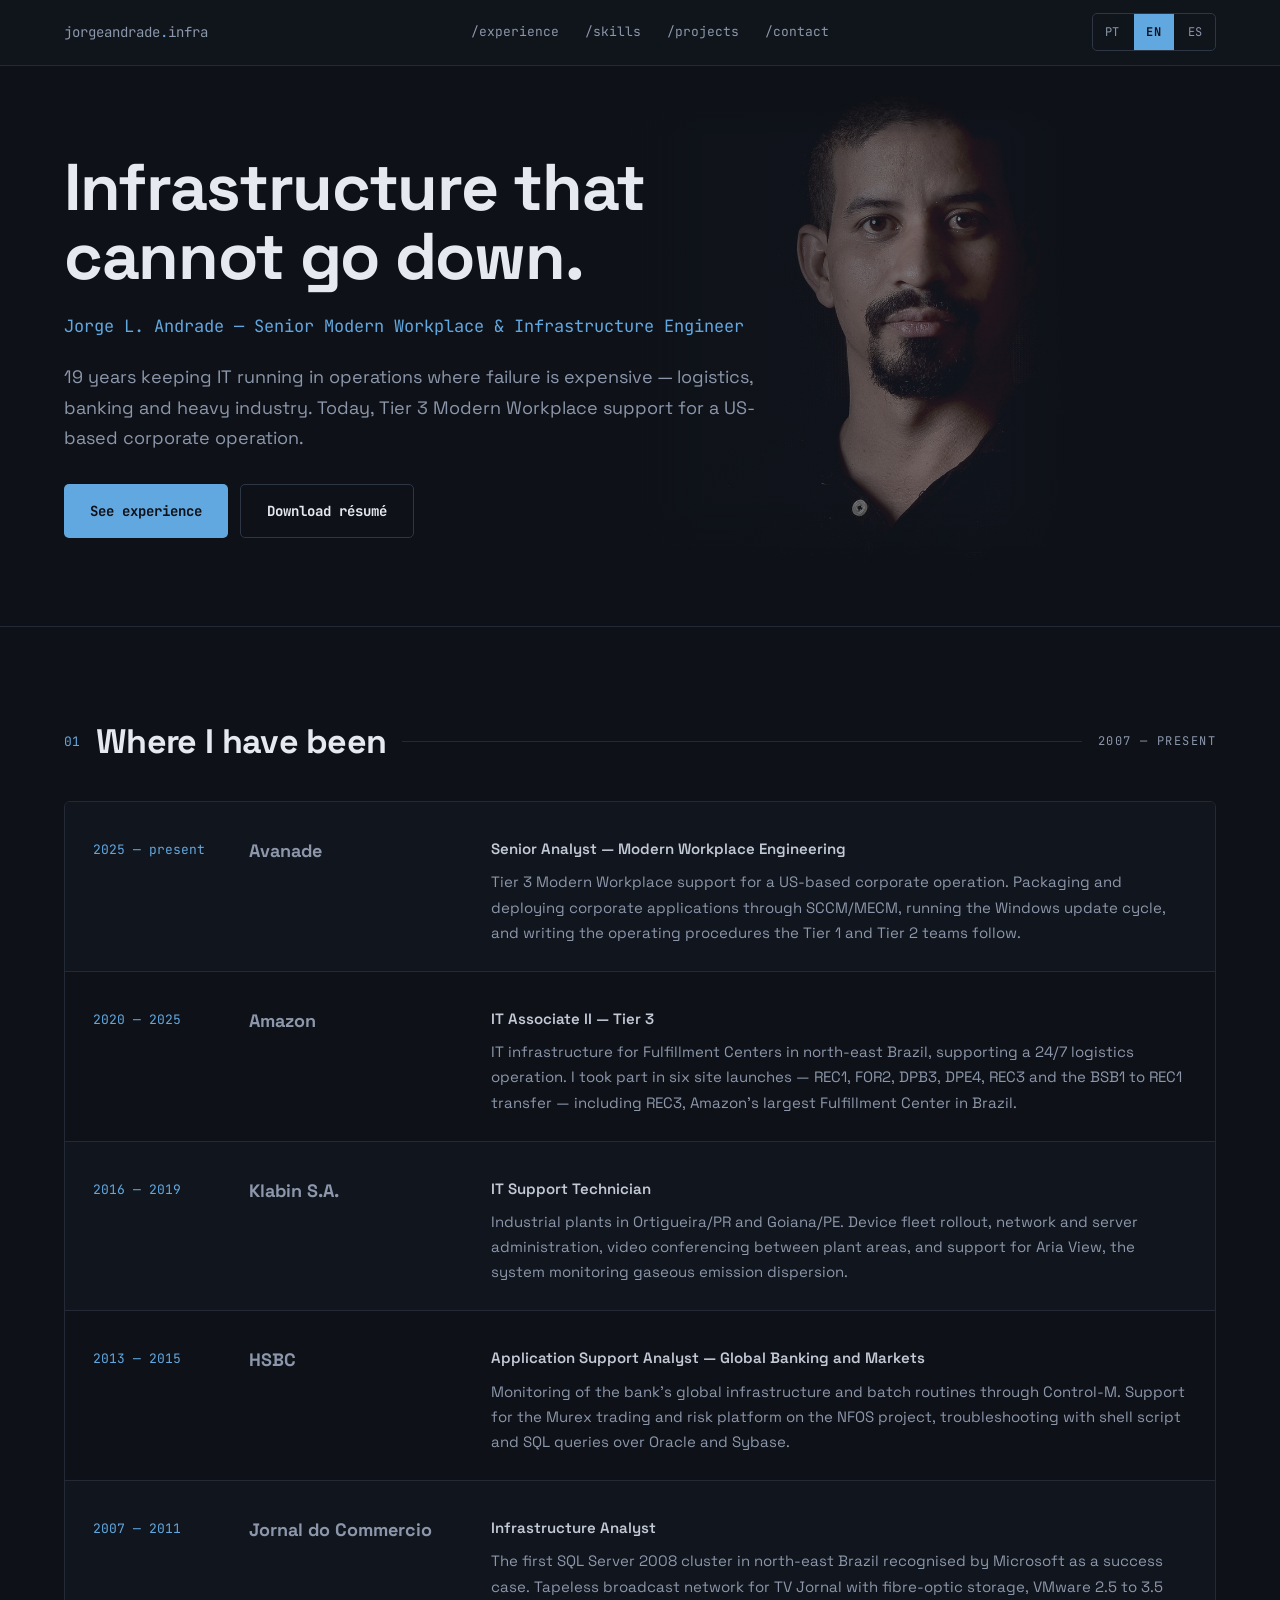
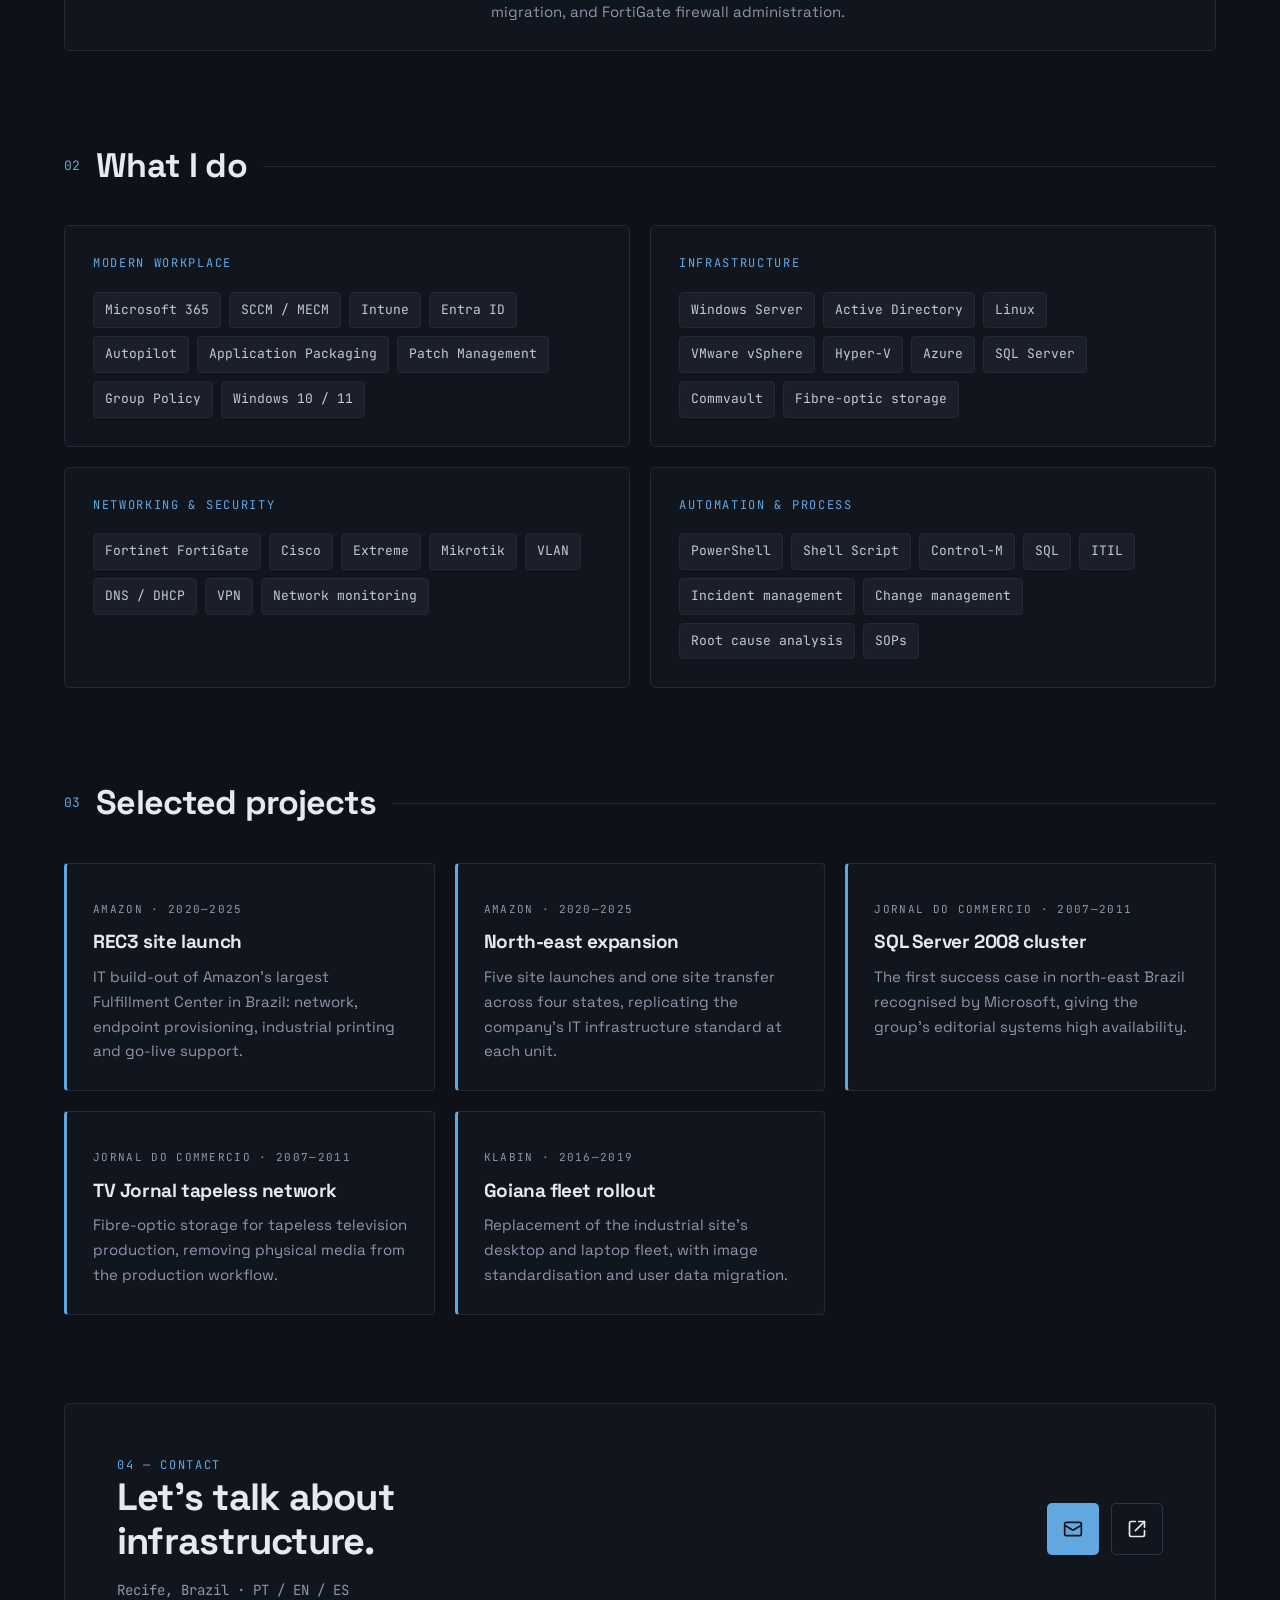
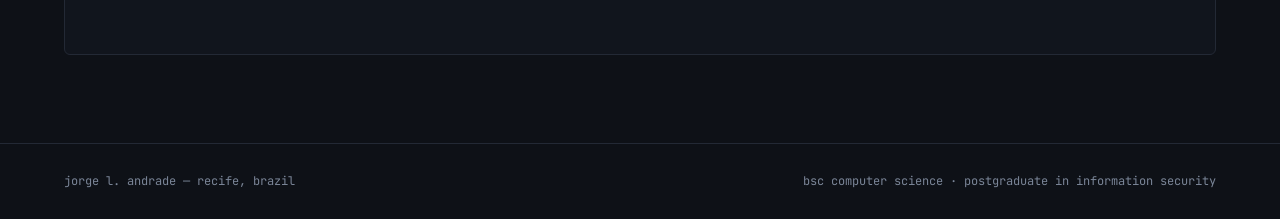
==== commit 1d3052c7: "Corrige CSS publicado, navegação fixa, contraste do rodapé e metadados de compartilhamento - assets/" ====
--- a/en.html
+++ b/en.html
@@ -8,13 +8,29 @@
 <meta property="og:title" content="Jorge L. Andrade — Modern Workplace &amp; IT Infrastructure">
 <meta property="og:description" content="19 years keeping IT running where failure is expensive — logistics, banking and heavy industry.">
 <meta property="og:type" content="profile">
-<link rel="alternate" hreflang="pt-BR" href="index.html">
-<link rel="alternate" hreflang="en" href="en.html">
-<link rel="alternate" hreflang="es" href="es.html">
+<meta property="og:url" content="https://jleoandrade.github.io/site-jorge-andrade/en.html">
+<meta property="og:site_name" content="Jorge L. Andrade">
+<meta property="og:locale" content="en_US">
+<meta property="og:locale:alternate" content="pt_BR">
+<meta property="og:locale:alternate" content="es_ES">
+<meta property="og:image" content="https://jleoandrade.github.io/site-jorge-andrade/assets/img/og.jpg">
+<meta property="og:image:width" content="1200">
+<meta property="og:image:height" content="630">
+<meta property="og:image:alt" content="Portrait of Jorge L. Andrade">
+<meta name="twitter:card" content="summary_large_image">
+<link rel="canonical" href="https://jleoandrade.github.io/site-jorge-andrade/en.html">
+<link rel="alternate" hreflang="pt-BR" href="https://jleoandrade.github.io/site-jorge-andrade/">
+<link rel="alternate" hreflang="en" href="https://jleoandrade.github.io/site-jorge-andrade/en.html">
+<link rel="alternate" hreflang="es" href="https://jleoandrade.github.io/site-jorge-andrade/es.html">
+<link rel="alternate" hreflang="x-default" href="https://jleoandrade.github.io/site-jorge-andrade/">
+<link rel="icon" href="assets/img/favicon.svg" type="image/svg+xml">
+<link rel="apple-touch-icon" href="assets/img/apple-touch-icon.png">
+<meta name="theme-color" content="#0E1117">
 <link rel="preconnect" href="https://fonts.googleapis.com">
 <link rel="preconnect" href="https://fonts.gstatic.com" crossorigin>
 <link rel="stylesheet" href="https://fonts.googleapis.com/css2?family=Space+Grotesk:wght@400;500;600;700&family=JetBrains+Mono:wght@400;500;700&display=swap">
 <link rel="stylesheet" href="assets/style.css">
+<script src="assets/nav.js" defer></script>
 </head>
 <body>
 
@@ -27,7 +43,7 @@
       <a href="#experience">/experience</a>
       <a href="#skills">/skills</a>
       <a href="#projects">/projects</a>
-      <a class="on" href="#contact">/contact</a>
+      <a href="#contact">/contact</a>
     </nav>
     <div class="langs">
       <a href="index.html" lang="pt-BR">PT</a>
--- a/assets/style.css
+++ b/assets/style.css
@@ -7,7 +7,7 @@
   --ink: #E6E9EF;
   --ink-2: #C3CAD6;
   --muted: #8C97AB;
-  --muted-2: #6B7688;
+  --muted-2: #7A8597;
   --accent: #62A8E0;
   --accent-hi: #8FC4EE;
   --sans: 'Space Grotesk', system-ui, -apple-system, sans-serif;
@@ -17,7 +17,13 @@
 
 * { box-sizing: border-box; }
 
-html { scroll-behavior: smooth; }
+/* --topbar-h é atualizado por assets/nav.js com a altura real da barra fixa;
+   o valor abaixo é só o fallback sem JavaScript. */
+html {
+  --topbar-h: 64px;
+  scroll-behavior: smooth;
+  scroll-padding-top: calc(var(--topbar-h) + 16px);
+}
 @media (prefers-reduced-motion: reduce) { html { scroll-behavior: auto; } }
 
 body {
@@ -109,8 +115,10 @@
 .btn {
   font-family: var(--mono); font-size: 14px; font-weight: 700;
   padding: 15px 26px; border-radius: 5px; min-height: 48px;
-  display: inline-flex; align-items: center; justify-content: center;
-}
+  display: inline-flex; align-items: center; justify-content: center; gap: 10px;
+}
+.btn svg { flex-shrink: 0; }
+.btn-icon { width: 52px; height: 52px; padding: 0; }
 .btn:hover { text-decoration: none; }
 .btn-fill { background: var(--accent); color: var(--bg); }
 .btn-fill:hover { background: var(--accent-hi); color: var(--bg); }
@@ -192,7 +200,7 @@
   text-transform: uppercase; color: var(--accent);
 }
 .contact .where { font-family: var(--mono); font-size: 14px; color: var(--muted); padding-top: 16px; }
-.contact .links { display: flex; flex-direction: column; gap: 12px; flex-shrink: 0; }
+.contact .links { display: flex; gap: 12px; flex-shrink: 0; }
 .contact .links .btn { justify-content: center; }
 
 footer {
@@ -205,6 +213,21 @@
 /* ---------- responsivo ---------- */
 
 @media (max-width: 980px) {
+  html { --topbar-h: 92px; }
+  /* barra em duas linhas fixas: marca + idiomas em cima, menu rolável embaixo */
+  .topbar .wrap {
+    display: grid; grid-template-columns: minmax(0, 1fr) auto;
+    gap: 0 16px; padding-block: 8px 0; min-height: 0;
+  }
+  .brand { grid-row: 1; grid-column: 1; }
+  .langs { grid-row: 1; grid-column: 2; }
+  .topnav {
+    grid-row: 2; grid-column: 1 / -1; flex-wrap: nowrap; gap: 20px;
+    overflow-x: auto; scrollbar-width: none;
+    margin-inline: calc(-1 * var(--pad)); padding-inline: var(--pad);
+  }
+  .topnav::-webkit-scrollbar { display: none; }
+  .topnav a { white-space: nowrap; flex-shrink: 0; }
   .job { grid-template-columns: 110px 1fr; gap: 12px 24px; }
   .job .role-cell { grid-column: 2; }
   .grid-3 { grid-template-columns: repeat(2, minmax(0, 1fr)); }
